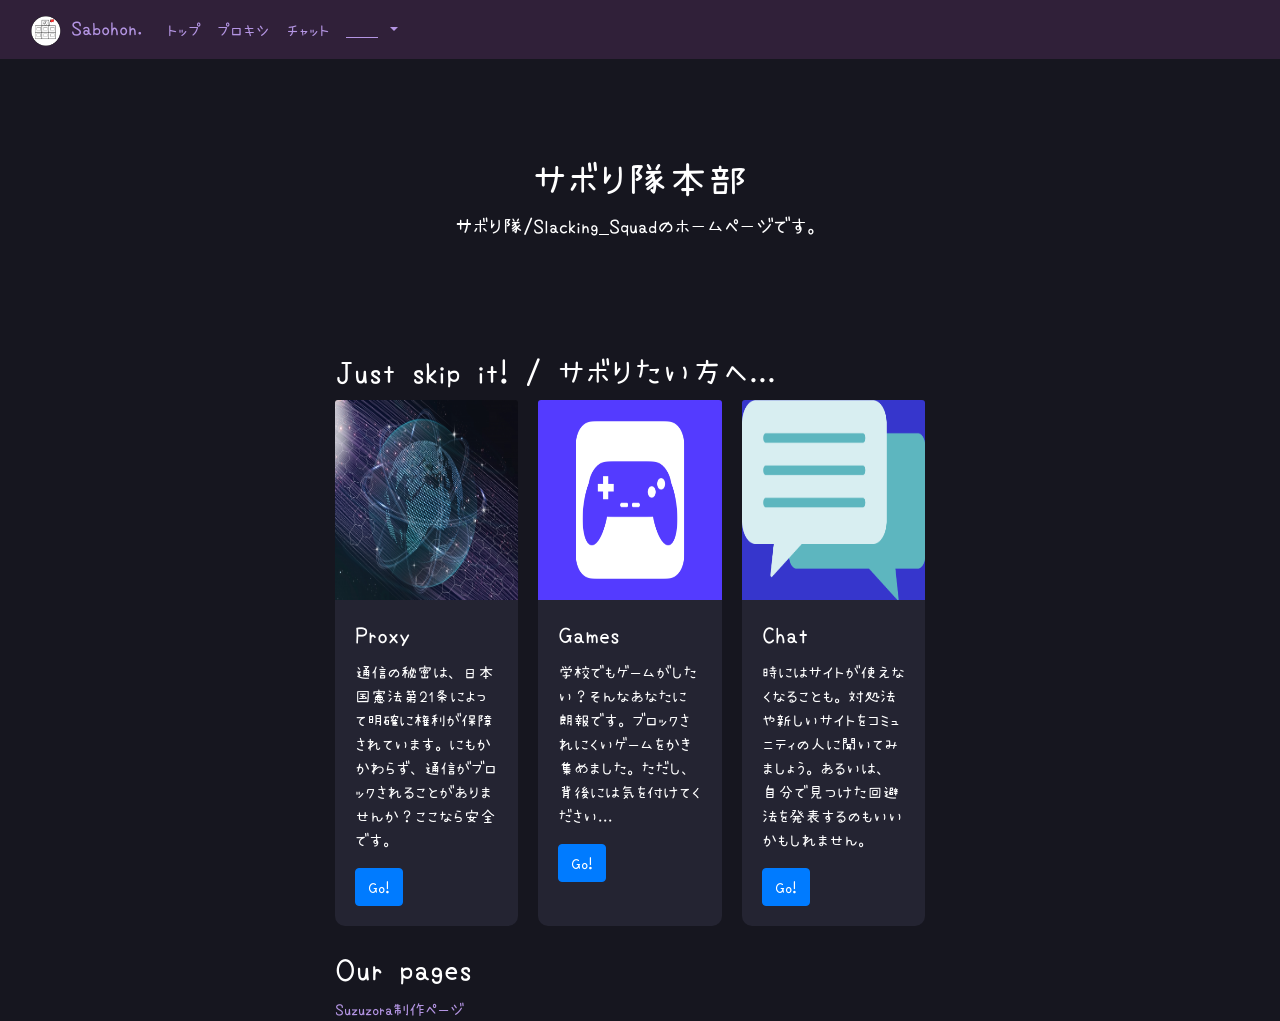
==== index.html @ ef29e716 "a" ====
<!doctype html>
<html lang="ja">
  <head>
    <meta charset="utf-8" />
    <meta name="viewport" content="width=device-width, initial-scale=1" />
    <title>sabohon(仮)</title>

    <!-- Bootstrap CSSの読み込み -->
    <link
      rel="stylesheet"
      href="https://stackpath.bootstrapcdn.com/bootstrap/4.5.2/css/bootstrap.min.css"
      integrity="sha384-JcKb8q3iqJ61gNV9KGb8thSsNjpSL0n8PARn9HuZOnIxN0hoP+VmmDGMN5t9UJ0Z"
      crossorigin="anonymous"
    />
    <link rel="stylesheet" href="style.css" />
    <!-- jQueryの読み込み -->
    <script
      src="https://code.jquery.com/jquery-3.5.1.slim.min.js"
      integrity="sha384-DfXdz2htPH0lsSSs5nCTpuj/zy4C+OGpamoFVy38MVBnE+IbbVYUew+OrCXaRkfj"
      crossorigin="anonymous"
    ></script>
    <!-- Popper.jsの読み込み -->
    <script
      src="https://cdn.jsdelivr.net/npm/popper.js@1.16.1/dist/umd/popper.min.js"
      integrity="sha384-9/reFTGAW83EW2RDu2S0VKaIzap3H66lZH81PoYlFhbGU+6BZp6G7niu735Sk7lN"
      crossorigin="anonymous"
    ></script>

    <script
      src="https://stackpath.bootstrapcdn.com/bootstrap/4.5.2/js/bootstrap.min.js"
      integrity="sha384-B4gt1jrGC7Jh4AgTPSdUtOBvfO8shuf57BaghqFfPlYxofvL8/KUEfYiJOMMV+rV"
      crossorigin="anonymous"
    ></script>
  </head>
  <body>
    <header>
      <nav class="navbar navbar-expand-lg bg-body-tertiary">
        <div class="container-fluid">
          <a class="navbar-brand" href="#">
            <img
              src="/img/temp-logo.png"
              alt="Bootstrap"
              width="30"
              height="30"
            />
            Sabohon.
          </a>
          <button
            class="navbar-toggler"
            type="button"
            data-bs-toggle="collapse"
            data-bs-target="#navbarSupportedContent"
            aria-controls="navbarSupportedContent"
            aria-expanded="false"
            aria-label="Toggle navigation"
          >
            <span class="navbar-toggler-icon"></span>
          </button>
          <div class="collapse navbar-collapse" id="navbarSupportedContent">
            <ul class="navbar-nav me-auto mb-2 mb-lg-0">
              <li class="nav-item">
                <a class="nav-link active" aria-current="page" href="#"
                  >トップ</a
                >
              </li>
              <li class="nav-item">
                <a class="nav-link" href="#">プロキシ</a>
              </li>
              <li class="nav-item">
                <a class="nav-link" href="#">チャット</a>
              </li>
              <li class="nav-item dropdown">
                <a
                  class="nav-link dropdown-toggle"
                  href="#"
                  role="button"
                  data-bs-toggle="dropdown"
                  aria-expanded="false"
                >
                  ＿＿
                </a>
                <ul class="dropdown-menu">
                  <li><a class="dropdown-item" href="#">Action</a></li>
                  <li><a class="dropdown-item" href="#">Another action</a></li>
                  <li><hr class="dropdown-divider" /></li>
                  <li>
                    <a class="dropdown-item" href="#">Something else here</a>
                  </li>
                </ul>
              </li>
            </ul>
            <!--
            <form class="d-flex" role="search">
        <input class="form-control me-2" type="search" placeholder="Search" aria-label="Search"/>
        <button class="btn btn-outline-success" type="submit">Search</button>
      </form>
      -->
          </div>
        </div>
      </nav>
    </header>

    <section class="py-5 text-center container">
      <div class="row py-lg-5">
        <div class="col-lg-6 col-md-8 mx-auto">
          <h1 class="fw-light">サボり隊本部</h1>
          <p class="lead text-body-secondary">
            サボり隊/Slacking_Squadのホームページです。
          </p>
          <p></p>
        </div>
      </div>
    </section>

    <main>

      <div class="col-lg-6 col-md-8 mx-auto">
        <h2>Just skip it! / サボりたい方へ...</h2>
        <div class="flex">
                  <div class="card" style="width: 18rem">
          <img src="/img/proxy.jpg" class="card-img-top" alt="..." />
          <div class="card-body">
            <h4 class="card-title">Proxy</h4>
            <p class="card-text">
              通信の秘密は、日本国憲法第21条によって明確に権利が保障されています。にもかかわらず、通信がブロックされることがありませんか？ここなら安全です。
            </p>
            <a href="#" class="btn btn-primary">Go!</a>
          </div>
        </div>
        <div class="card" style="width: 18rem">
          <img src="/img/games.jpg" class="card-img-top" alt="..." />
          <div class="card-body">
            <h4 class="card-title">Games</h4>
            <p class="card-text">
              学校でもゲームがしたい？そんなあなたに朗報です。ブロックされにくいゲームをかき集めました。ただし、背後には気を付けてください...
            </p>
            <a href="#" class="btn btn-primary">Go!</a>
          </div>
        </div>
                <div class="card" style="width: 18rem">
          <img src="/img/chat.png" class="card-img-top" alt="..." />
          <div class="card-body">
            <h4 class="card-title">Chat</h4>
            <p class="card-text">
              時にはサイトが使えなくなることも。対処法や新しいサイトをコミュニティの人に聞いてみましょう。あるいは、自分で見つけた回避法を発表するのもいいかもしれません。
            </p>
            <a href="#" class="btn btn-primary">Go!</a>
          </div>
        </div>
        </div>

      </div>
      <br>
            <div class="col-lg-6 col-md-8 mx-auto">
        <h2>Our pages</h2>
        <a
          target="_blank"
          href="https://sites.google.com/view/sabohon/%E3%83%9B%E3%83%BC%E3%83%A0"
          >Suzuzora制作ページ</a
        >
      </div>
    </main>

    <script
      src="https://cdn.jsdelivr.net/npm/bootstrap@5.3.8/dist/js/bootstrap.bundle.min.js"
      crossorigin="anonymous"
    ></script>
  </body>
</html>
---- style.css ----
@font-face {
    font-family: 'ktegaki';
    src: url('assets/KTEGAKI.ttf') format('truetype');
    font-style: normal;
    font-weight: 100;
}

:root{
    --bg-color:#16161f;
    --bg-color-2:#242432;
    --text-color:#fff;
    --border-color:#6b5477;
}
body{
    background-color: var(--bg-color);
    color:var(--text-color);
    font-family: ktegaki;
}
header{
    background-color: #302039;
}
a{
    color: #b495e3;;
}
main{
}
.card{
    background-color: var(--bg-color-2);
    border: var(--border-color) solid 2px dashed;
    border-radius: 10px;
    margin-right: 20px;
}
.flex{
    display: flex;
}
.card-img-top{
    height: 200px;
    background-color: #3636cc;
}
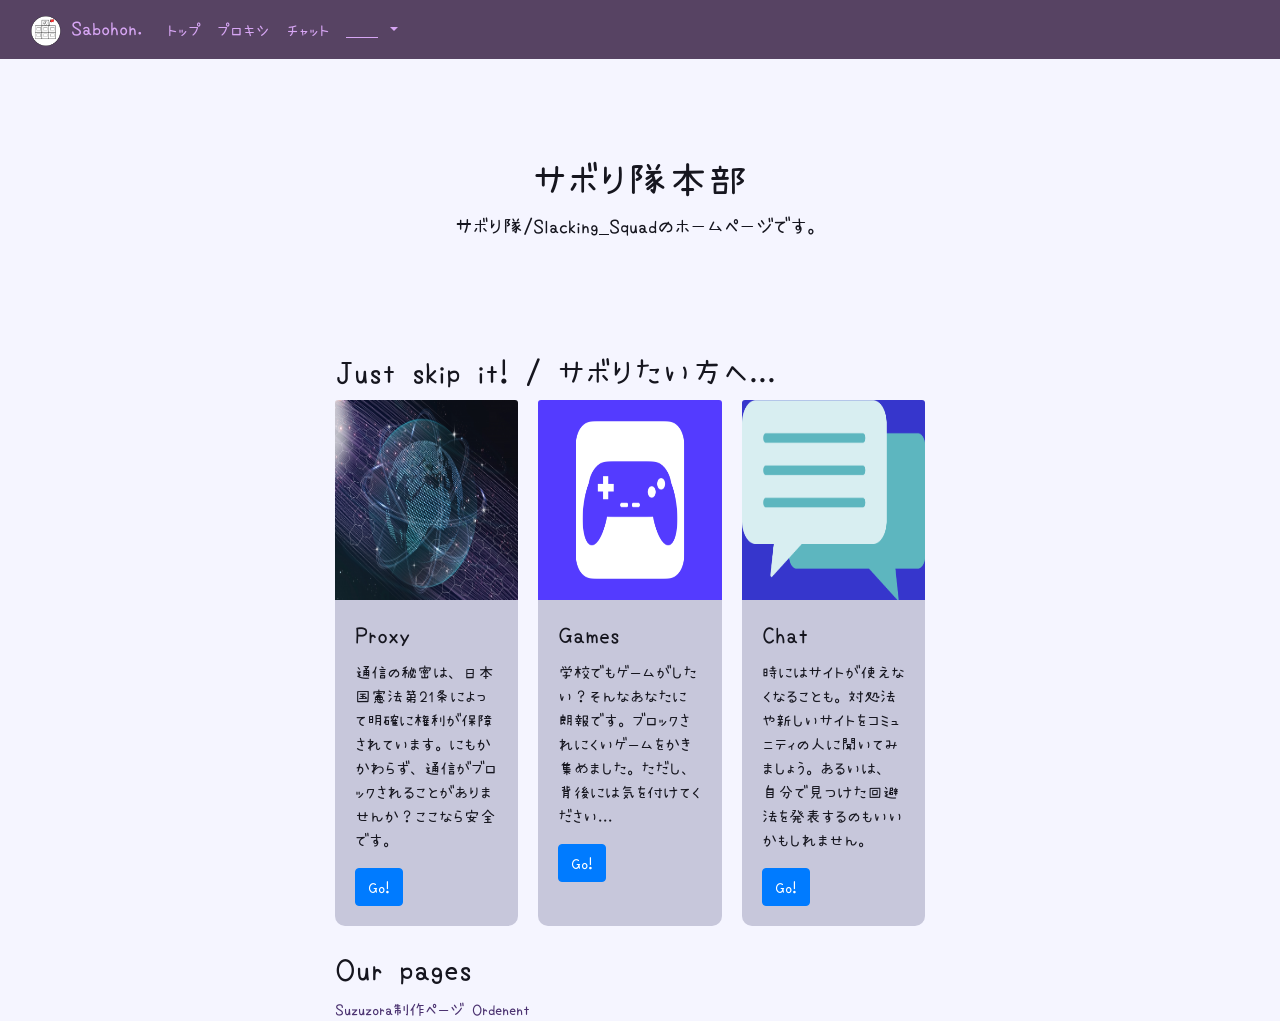
==== commit 9e59b986: "litght_mode" ====
--- a/index.html
+++ b/index.html
@@ -158,6 +158,7 @@
           href="https://sites.google.com/view/sabohon/%E3%83%9B%E3%83%BC%E3%83%A0"
           >Suzuzora制作ページ</a
         >
+        <a target="_blank" href="https://sites.google.com/view/Ordenent">Ordenent</a>
       </div>
     </main>
 
--- a/style.css
+++ b/style.css
@@ -6,22 +6,43 @@
     font-weight: 100;
 }
 
+@media (prefers-color-scheme: dark) {
 :root{
+    --hd-color:#302039;
     --bg-color:#16161f;
     --bg-color-2:#242432;
     --text-color:#fff;
     --border-color:#6b5477;
+    --link-color: #b495e3;
+    --link-color-2: #b495e3;
 }
+}
+@media (prefers-color-scheme: light) {
+:root{
+    --hd-color:#574363;
+    --bg-color:#f5f5ff;
+    --bg-color-2:#c7c7db;
+    --text-color:#16161f;
+    --border-color:#6b5477;
+    --link-color: #4b3270;
+    --link-color-2: #d7a6f4;
+}
+}
+
+
 body{
     background-color: var(--bg-color);
     color:var(--text-color);
     font-family: ktegaki;
 }
 header{
-    background-color: #302039;
+    background-color: var(--hd-color)
+}
+header a{
+    color: var(--link-color-2);
 }
 a{
-    color: #b495e3;;
+    color: var(--link-color);
 }
 main{
 }
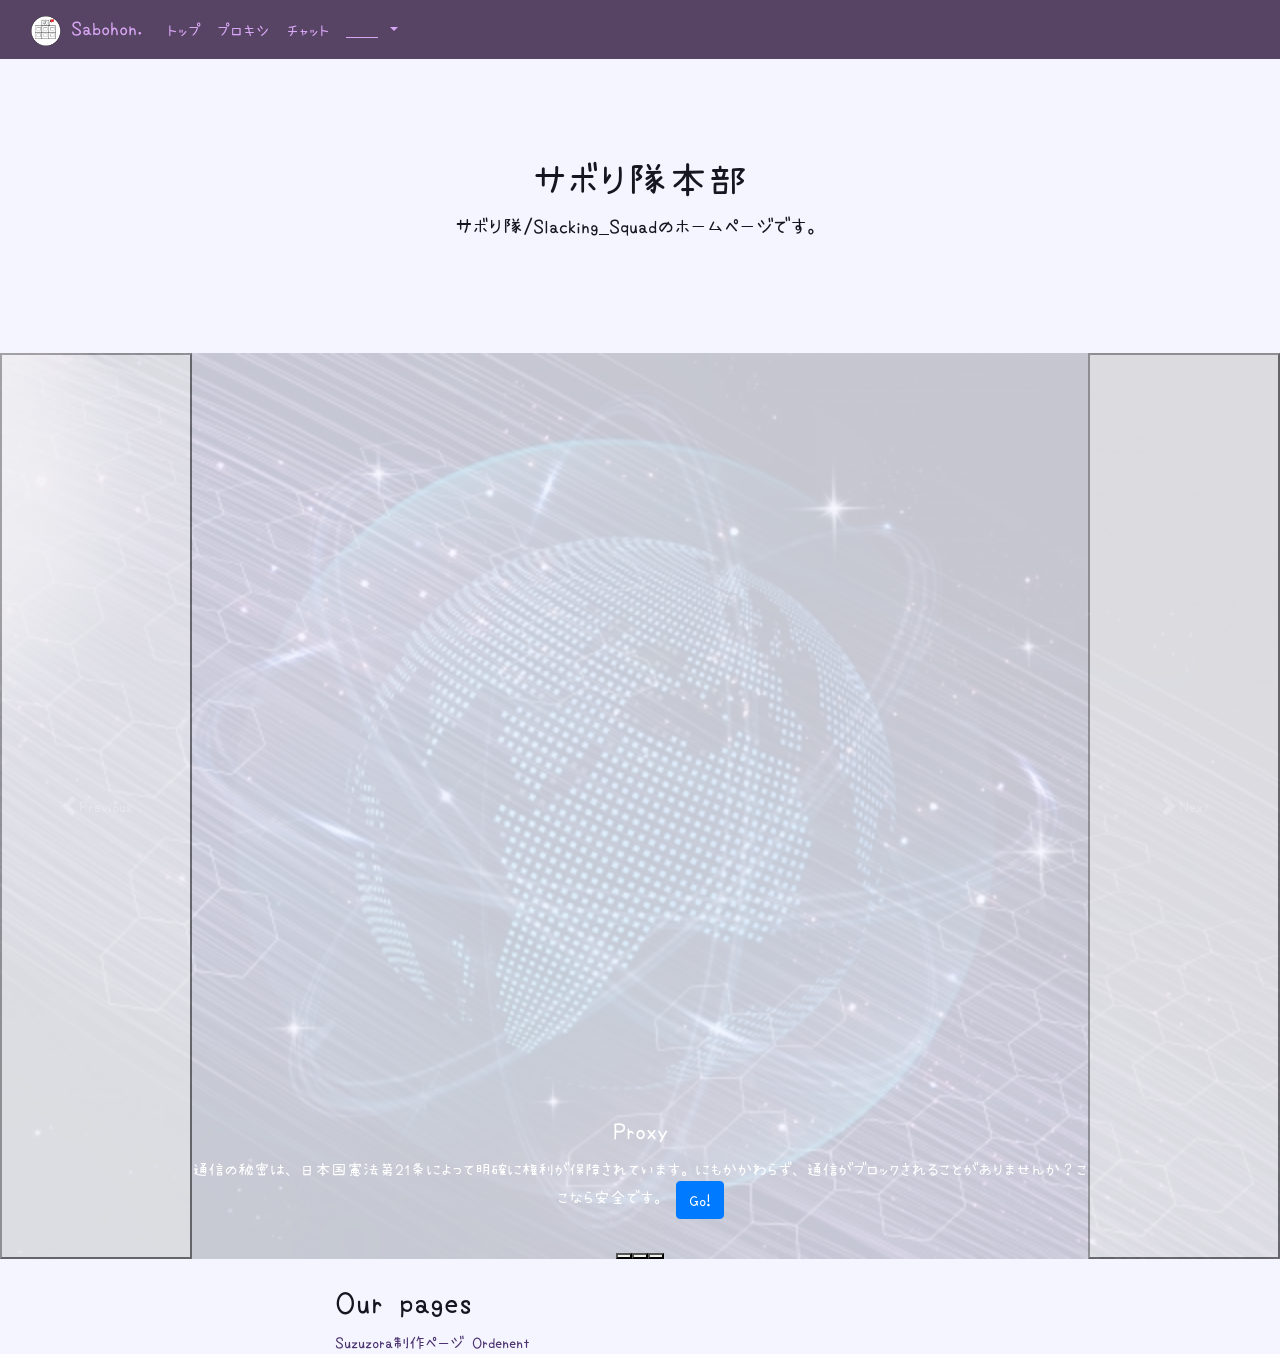
==== commit 1f987438: "phone" ====
--- a/index.html
+++ b/index.html
@@ -113,52 +113,131 @@
     </section>
 
     <main>
-
+      <div class="landscape">
+        <div class="col-lg-6 col-md-8 mx-auto">
+          <h2>Just skip it! / サボりたい方へ...</h2>
+          <div class="flex">
+            <div class="card" style="width: 18rem">
+              <img src="./img/proxy.jpg" class="card-img-top" alt="..." />
+              <div class="card-body">
+                <h4 class="card-title">Proxy</h4>
+                <p class="card-text">
+                  通信の秘密は、日本国憲法第21条によって明確に権利が保障されています。にもかかわらず、通信がブロックされることがありませんか？ここなら安全です。
+                </p>
+                <a href="#" class="btn btn-primary">Go!</a>
+              </div>
+            </div>
+            <div class="card" style="width: 18rem">
+              <img src="./img/games.jpg" class="card-img-top" alt="..." />
+              <div class="card-body">
+                <h4 class="card-title">Games</h4>
+                <p class="card-text">
+                  学校でもゲームがしたい？そんなあなたに朗報です。ブロックされにくいゲームをかき集めました。ただし、背後には気を付けてください...
+                </p>
+                <a href="#" class="btn btn-primary">Go!</a>
+              </div>
+            </div>
+            <div class="card" style="width: 18rem">
+              <img src="./img/chat.jpg" class="card-img-top" alt="..." />
+              <div class="card-body">
+                <h4 class="card-title">Chat</h4>
+                <p class="card-text">
+                  時にはサイトが使えなくなることも。対処法や新しいサイトをコミュニティの人に聞いてみましょう。あるいは、自分で見つけた回避法を発表するのもいいかもしれません。
+                </p>
+                <a href="#" class="btn btn-primary">Go!</a>
+              </div>
+            </div>
+          </div>
+        </div>
+      </div>
+      <div class="portrait">
+        <div id="carouselExampleCaptions" class="carousel slide">
+          <div class="carousel-indicators">
+            <button
+              type="button"
+              data-bs-target="#carouselExampleCaptions"
+              data-bs-slide-to="0"
+              class="active"
+              aria-current="true"
+              aria-label="Slide 1"
+            ></button>
+            <button
+              type="button"
+              data-bs-target="#carouselExampleCaptions"
+              data-bs-slide-to="1"
+              aria-label="Slide 2"
+            ></button>
+            <button
+              type="button"
+              data-bs-target="#carouselExampleCaptions"
+              data-bs-slide-to="2"
+              aria-label="Slide 3"
+            ></button>
+          </div>
+          <div class="carousel-inner">
+            <div class="carousel-item active">
+              <img src="./img/proxy.jpg" class="d-block w-100" alt="..." />
+              <div class="carousel-caption">
+                <h4 class="card-title">Proxy</h4>
+                <p class="card-text">
+                  通信の秘密は、日本国憲法第21条によって明確に権利が保障されています。にもかかわらず、通信がブロックされることがありませんか？ここなら安全です。
+                <a href="#" class="btn btn-primary">Go!</a>
+                </p>
+              </div>
+            </div>
+            <div class="carousel-item">
+              <img src="./img/games.jpg" class="d-block w-100" alt="..." />
+              <div class="carousel-caption">
+                <h4 class="card-title">Games</h4>
+                <p class="card-text">
+                  学校でもゲームがしたい？そんなあなたに朗報です。ブロックされにくいゲームをかき集めました。ただし、背後には気を付けてください...
+                </p>
+                <a href="#" class="btn btn-primary">Go!</a>
+              </div>
+            </div>
+            <div class="carousel-item">
+              <img src="./img/chat.jpg" class="d-block w-100" alt="..." />
+              <div class="carousel-caption">
+                <h4 class="card-title">Chat</h4>
+                <p class="card-text">
+                  時にはサイトが使えなくなることも。対処法や新しいサイトをコミュニティの人に聞いてみましょう。あるいは、自分で見つけた回避法を発表するのもいいかもしれません。
+                </p>
+                <a href="#" class="btn btn-primary">Go!</a>
+              </div>
+            </div>
+          </div>
+          <button
+            class="carousel-control-prev"
+            type="button"
+            data-bs-target="#carouselExampleCaptions"
+            data-bs-slide="prev"
+          >
+            <span class="carousel-control-prev-icon" aria-hidden="true"></span>
+            <span class="visually-hidden">Previous</span>
+          </button>
+          <button
+            class="carousel-control-next"
+            type="button"
+            data-bs-target="#carouselExampleCaptions"
+            data-bs-slide="next"
+          >
+            <span class="carousel-control-next-icon" aria-hidden="true"></span>
+            <span class="visually-hidden">Next</span>
+          </button>
+        </div>
+      </div>
+
+      <br />
       <div class="col-lg-6 col-md-8 mx-auto">
-        <h2>Just skip it! / サボりたい方へ...</h2>
-        <div class="flex">
-                  <div class="card" style="width: 18rem">
-          <img src="/img/proxy.jpg" class="card-img-top" alt="..." />
-          <div class="card-body">
-            <h4 class="card-title">Proxy</h4>
-            <p class="card-text">
-              通信の秘密は、日本国憲法第21条によって明確に権利が保障されています。にもかかわらず、通信がブロックされることがありませんか？ここなら安全です。
-            </p>
-            <a href="#" class="btn btn-primary">Go!</a>
-          </div>
-        </div>
-        <div class="card" style="width: 18rem">
-          <img src="/img/games.jpg" class="card-img-top" alt="..." />
-          <div class="card-body">
-            <h4 class="card-title">Games</h4>
-            <p class="card-text">
-              学校でもゲームがしたい？そんなあなたに朗報です。ブロックされにくいゲームをかき集めました。ただし、背後には気を付けてください...
-            </p>
-            <a href="#" class="btn btn-primary">Go!</a>
-          </div>
-        </div>
-                <div class="card" style="width: 18rem">
-          <img src="/img/chat.png" class="card-img-top" alt="..." />
-          <div class="card-body">
-            <h4 class="card-title">Chat</h4>
-            <p class="card-text">
-              時にはサイトが使えなくなることも。対処法や新しいサイトをコミュニティの人に聞いてみましょう。あるいは、自分で見つけた回避法を発表するのもいいかもしれません。
-            </p>
-            <a href="#" class="btn btn-primary">Go!</a>
-          </div>
-        </div>
-        </div>
-
-      </div>
-      <br>
-            <div class="col-lg-6 col-md-8 mx-auto">
         <h2>Our pages</h2>
         <a
           target="_blank"
           href="https://sites.google.com/view/sabohon/%E3%83%9B%E3%83%BC%E3%83%A0"
           >Suzuzora制作ページ</a
         >
-        <a target="_blank" href="https://sites.google.com/view/Ordenent">Ordenent</a>
+        <a target="_blank" href="https://sites.google.com/view/Ordenent"
+          >Ordenent</a
+        >
       </div>
     </main>
 
--- a/style.css
+++ b/style.css
@@ -27,6 +27,22 @@
     --link-color: #4b3270;
     --link-color-2: #d7a6f4;
 }
+}
+    .portrait{
+        display: none;
+    }
+@media (max-width: 1407px) {
+    .landscape{
+        display: none;
+    }
+    .portrait{
+        display: block;
+    }
+
+ }
+
+.carousel-item > img{
+     opacity: 0.2;
 }
 
 
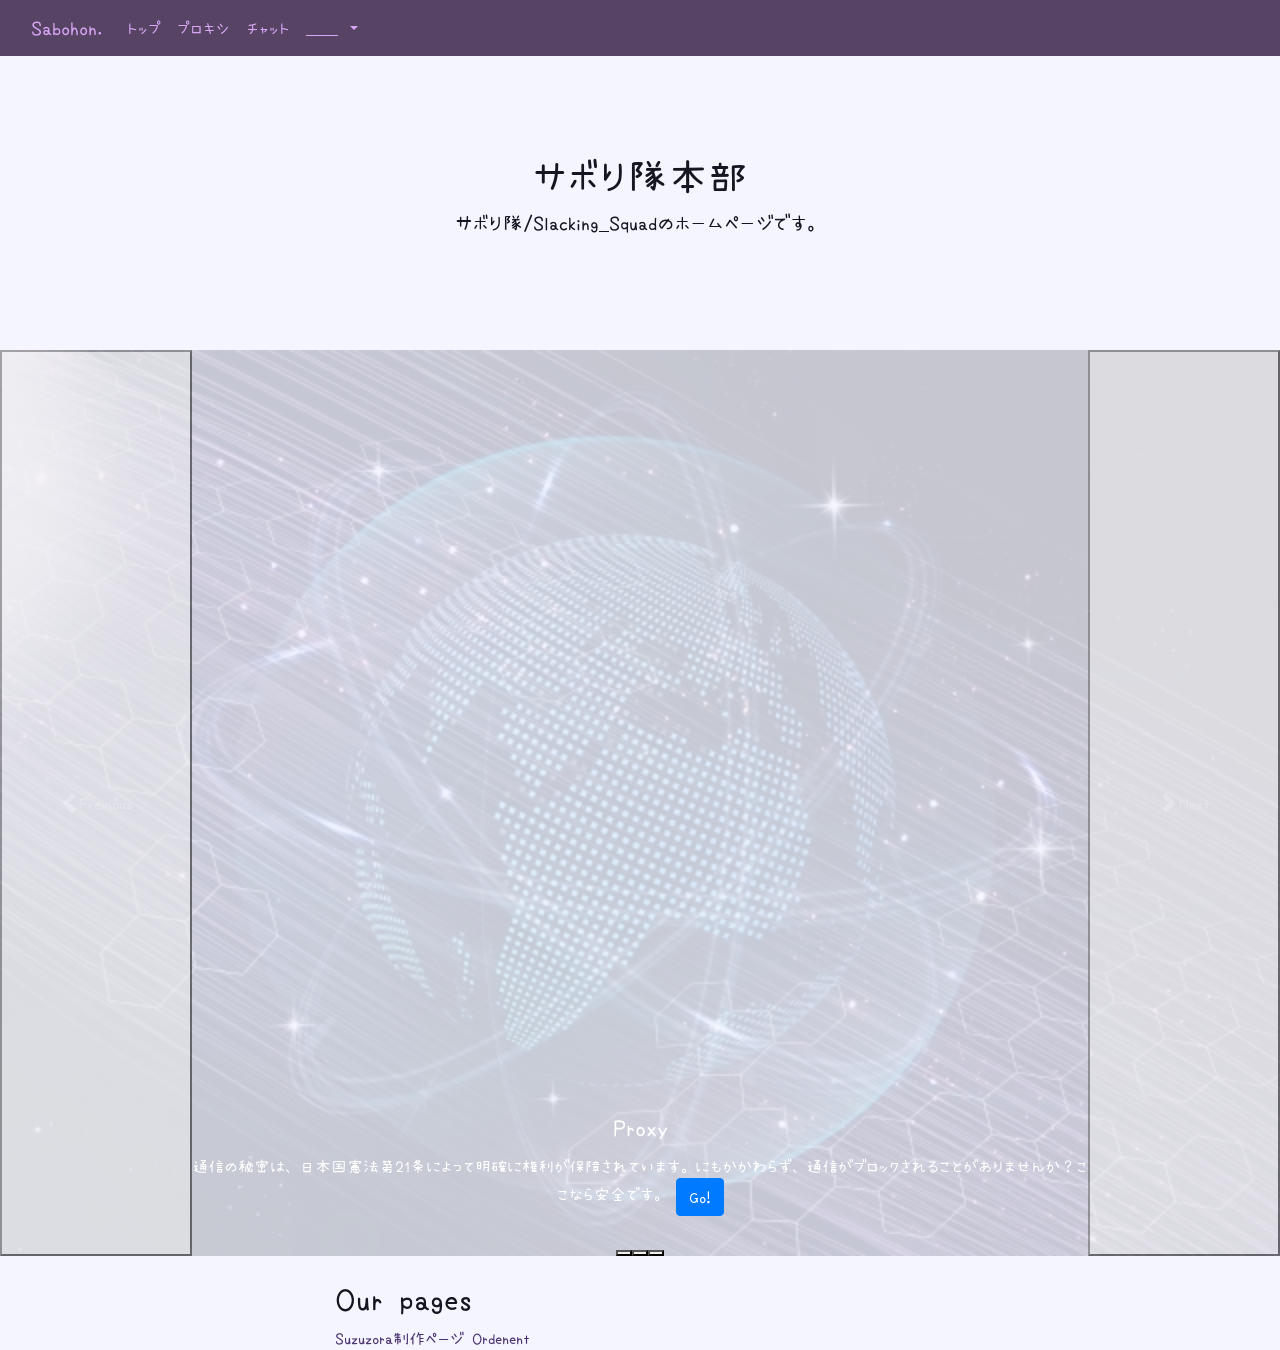
==== commit 0d6023ef: "Update index.html" ====
--- a/index.html
+++ b/index.html
@@ -37,12 +37,15 @@
       <nav class="navbar navbar-expand-lg bg-body-tertiary">
         <div class="container-fluid">
           <a class="navbar-brand" href="#">
-            <img
+            <!--
+                        <img
               src="/img/temp-logo.png"
               alt="Bootstrap"
               width="30"
               height="30"
             />
+            -->
+
             Sabohon.
           </a>
           <button
@@ -181,7 +184,7 @@
                 <h4 class="card-title">Proxy</h4>
                 <p class="card-text">
                   通信の秘密は、日本国憲法第21条によって明確に権利が保障されています。にもかかわらず、通信がブロックされることがありませんか？ここなら安全です。
-                <a href="#" class="btn btn-primary">Go!</a>
+                  <a href="#" class="btn btn-primary">Go!</a>
                 </p>
               </div>
             </div>
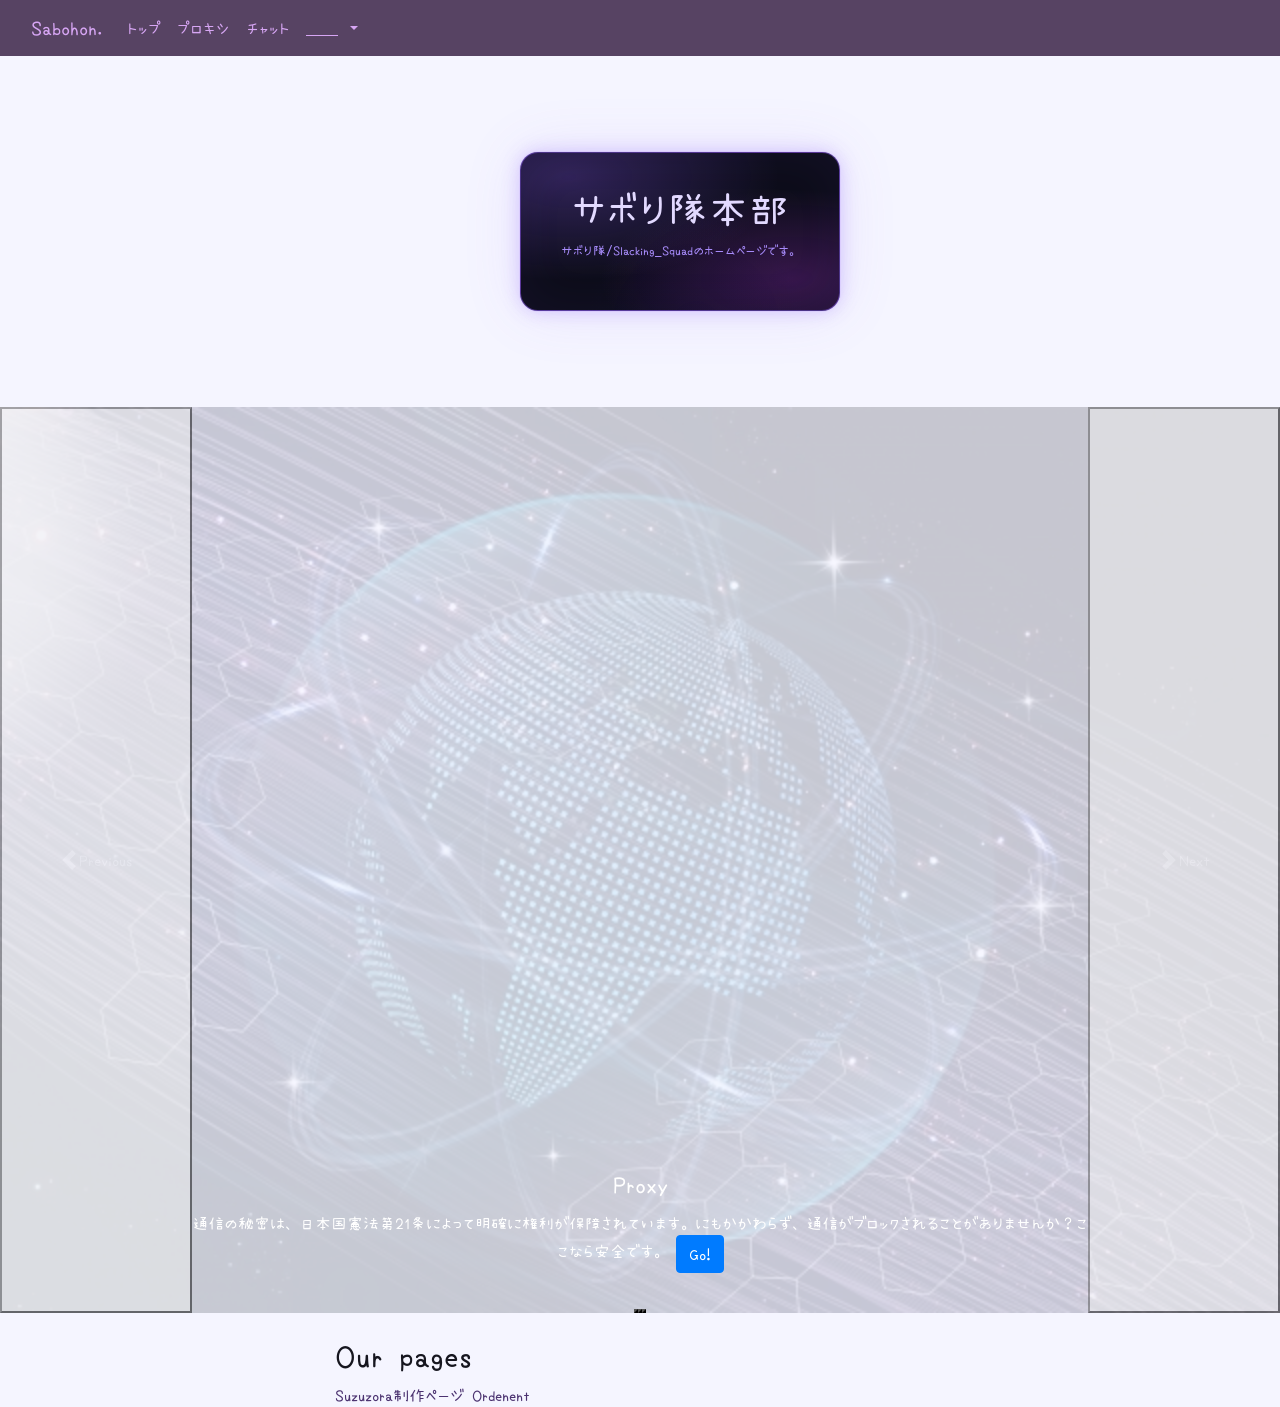
==== commit ccc07546: "a" ====
--- a/index.html
+++ b/index.html
@@ -92,6 +92,7 @@
                 </ul>
               </li>
             </ul>
+
             <!--
             <form class="d-flex" role="search">
         <input class="form-control me-2" type="search" placeholder="Search" aria-label="Search"/>
@@ -106,11 +107,21 @@
     <section class="py-5 text-center container">
       <div class="row py-lg-5">
         <div class="col-lg-6 col-md-8 mx-auto">
-          <h1 class="fw-light">サボり隊本部</h1>
-          <p class="lead text-body-secondary">
-            サボり隊/Slacking_Squadのホームページです。
-          </p>
-          <p></p>
+          <div class="col-lg-6 col-md-8 mx-auto">
+            <div class="violet-card">
+              <!--
+    <div class="violet-orb"></div>
+  -->
+              <h1 class="violet-card-title">サボり隊本部</h1>
+              <p class="violet-card-sub">
+                サボり隊/Slacking_Squadのホームページです。
+              </p>
+              <!--
+              <span class="violet-tag">rgba border + multi radial</span>
+              
+              -->
+            </div>
+          </div>
         </div>
       </div>
     </section>
@@ -119,6 +130,7 @@
       <div class="landscape">
         <div class="col-lg-6 col-md-8 mx-auto">
           <h2>Just skip it! / サボりたい方へ...</h2>
+
           <div class="flex">
             <div class="card" style="width: 18rem">
               <img src="./img/proxy.jpg" class="card-img-top" alt="..." />
--- a/style.css
+++ b/style.css
@@ -8,7 +8,7 @@
 
 @media (prefers-color-scheme: dark) {
 :root{
-    --hd-color:#302039;
+    --hd-color: linear-gradient(83deg,rgba(48, 32, 57, 1) 0%, rgba(58, 32, 82, 1) 100%);
     --bg-color:#16161f;
     --bg-color-2:#242432;
     --text-color:#fff;
@@ -27,6 +27,7 @@
     --link-color: #4b3270;
     --link-color-2: #d7a6f4;
 }
+
 }
     .portrait{
         display: none;
@@ -52,7 +53,7 @@
     font-family: ktegaki;
 }
 header{
-    background-color: var(--hd-color)
+    background: var(--hd-color)
 }
 header a{
     color: var(--link-color-2);
@@ -74,4 +75,89 @@
 .card-img-top{
     height: 200px;
     background-color: #3636cc;
-}+}
+
+/*Violet card*/
+
+.violet-nebula{
+    background:
+  radial-gradient(ellipse at 15% 15%, rgba(#242432, 0.28), transparent 55%),
+  radial-gradient(ellipse at 85% 80%, rgba(#16161f, 0.22), transparent 50%),
+  radial-gradient(ellipse at 55% 110%, rgba(#0d0d1a, 0.15), transparent 45%),
+  #0d0d1a;  /* ← 暗いベース */
+
+  border: 1px solid rgba(#302039, 0.5);
+    box-shadow:
+  0 0 0 1px rgba(#302039, 0.08),   /* ← 極薄の外枠 */
+  0 0 18px rgba(#302039, 0.30),    /* ← 近接グロー */
+  0 0 60px rgba(#302039, 0.12),    /* ← 遠方ぼんやり光 */
+  inset 0 0 50px rgba(#302039, 0.06); /* ← 内側の反射 */
+}
+
+
+    *, *::before, *::after {
+      box-sizing: border-box;
+      margin: 0;
+      padding: 0;
+    }
+
+    .violet-card {
+      position: relative;
+      overflow: hidden;
+      border-radius: 18px;
+      padding: 32px 28px;
+      width: 320px;
+
+      background:
+        radial-gradient(ellipse at 15% 15%, rgba(139, 92, 246, 0.28) 0%, transparent 55%),
+        radial-gradient(ellipse at 85% 80%, rgba(200, 56, 248, 0.22) 0%, transparent 50%),
+        radial-gradient(ellipse at 55% 110%, rgba(6, 10, 53, 0.15) 0%, transparent 45%),
+        #0d0d1a;
+
+      border: 1px solid rgba(139, 92, 246, 0.5);
+
+      box-shadow:
+        0 0 0 1px rgba(139, 92, 246, 0.08),
+        0 0 18px rgba(139, 92, 246, 0.30),
+        0 0 60px rgba(139, 92, 246, 0.12),
+        inset 0 0 50px rgba(139, 92, 246, 0.06);
+
+      color: #e2d9ff;
+    }
+
+    .violet-orb {
+      /*
+      position: absolute;
+      top: -30px;
+      left: -30px;
+      */
+      width: 120px;
+      height: 120px;
+      border-radius: 50%;
+      background: rgba(139, 92, 246, 0.18);
+      filter: blur(28px);
+      pointer-events: none;
+    }
+
+    .violet-card-title {
+      font-weight: 500;
+      margin-bottom: 8px;
+      letter-spacing: 0.01em;
+    }
+
+    .violet-card-sub {
+      font-size: 13px;
+      line-height: 1.6;
+      color: #a78bfa;
+    }
+
+    .violet-tag {
+      display: inline-block;
+      margin-top: 16px;
+      font-size: 11px;
+      font-family: monospace;
+      padding: 3px 8px;
+      border-radius: 6px;
+      background: rgba(139, 92, 246, 0.15);
+      color: #c4b5fd;
+    }
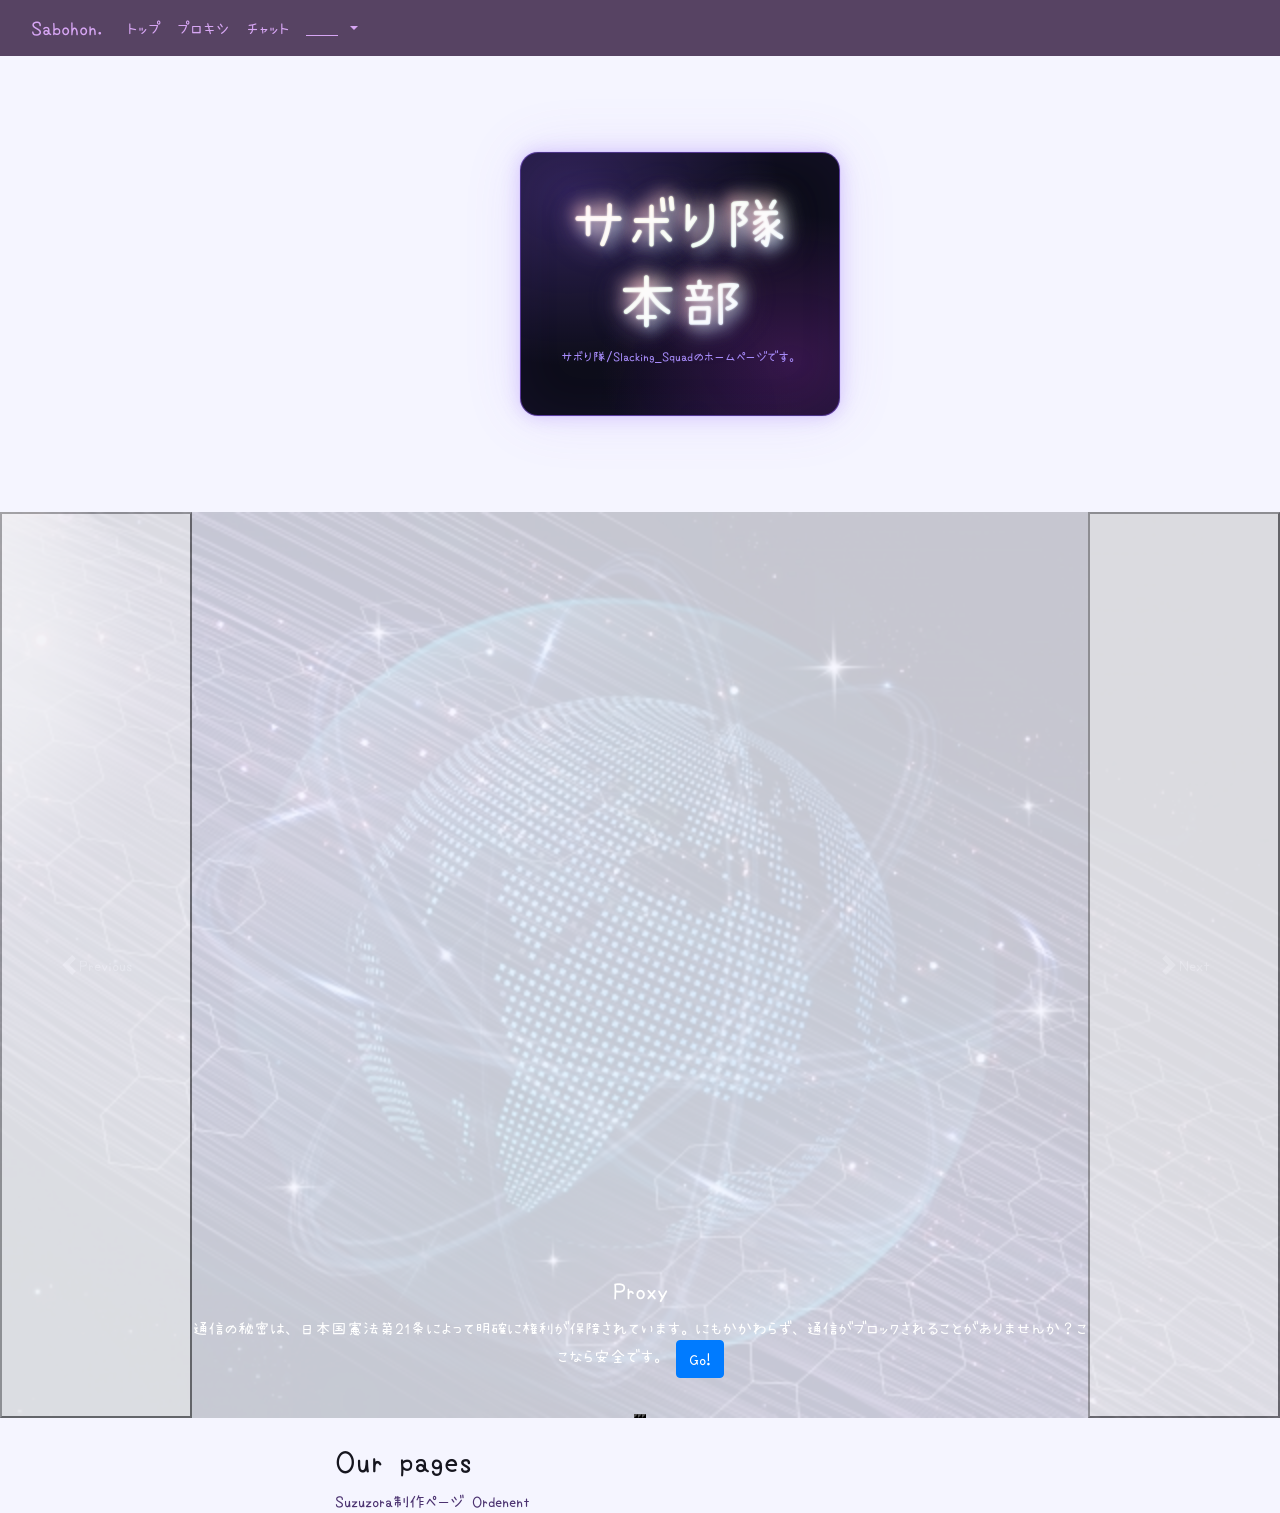
==== commit d65094d8: "test" ====
--- a/index.html
+++ b/index.html
@@ -33,6 +33,9 @@
     ></script>
   </head>
   <body>
+    <div class="bg">
+
+    </div>
     <header>
       <nav class="navbar navbar-expand-lg bg-body-tertiary">
         <div class="container-fluid">
--- a/style.css
+++ b/style.css
@@ -1,163 +1,271 @@
-
 @font-face {
-    font-family: 'ktegaki';
-    src: url('assets/KTEGAKI.ttf') format('truetype');
-    font-style: normal;
-    font-weight: 100;
+  font-family: "ktegaki";
+  src: url("assets/KTEGAKI.ttf") format("truetype");
+  font-style: normal;
+  font-weight: 100;
 }
 
 @media (prefers-color-scheme: dark) {
-:root{
-    --hd-color: linear-gradient(83deg,rgba(48, 32, 57, 1) 0%, rgba(58, 32, 82, 1) 100%);
-    --bg-color:#16161f;
-    --bg-color-2:#242432;
-    --text-color:#fff;
-    --border-color:#6b5477;
+  :root {
+    --hd-color: linear-gradient(
+      83deg,
+      rgba(48, 32, 57, 1) 0%,
+      rgba(58, 32, 82, 1) 100%
+    );
+    --bg-color: #16161f;
+    --bg-color-2: #242432;
+    --text-color: #fff;
+    --border-color: #6b5477;
     --link-color: #b495e3;
     --link-color-2: #b495e3;
-}
+  }
+  .bg {
+    background:
+      radial-gradient(
+        ellipse at 15% 15%,
+        rgba(139, 92, 246, 0.28) 0%,
+        transparent 55%
+      ),
+      radial-gradient(
+        ellipse at 85% 80%,
+        rgba(208, 97, 245, 0.22) 0%,
+        transparent 50%
+      ),
+      radial-gradient(
+        ellipse at 85% 20%,
+        rgba(245, 97, 240, 0.22) 0%,
+        transparent 50%
+      ),
+      radial-gradient(
+        ellipse at 39% 60%,
+        rgba(97, 169, 245, 0.22) 0%,
+        transparent 100%
+      ),
+      radial-gradient(
+        ellipse at 55% 110%,
+        rgba(3, 5, 28, 0.15) 0%,
+        transparent 45%
+      ),
+      #0d0d1a;
+  }
 }
 @media (prefers-color-scheme: light) {
-:root{
-    --hd-color:#574363;
-    --bg-color:#f5f5ff;
-    --bg-color-2:#c7c7db;
-    --text-color:#16161f;
-    --border-color:#6b5477;
+  :root {
+    --hd-color: #574363;
+    --bg-color: #f5f5ff;
+    --bg-color-2: #c7c7db;
+    --text-color: #16161f;
+    --border-color: #6b5477;
     --link-color: #4b3270;
     --link-color-2: #d7a6f4;
-}
-
-}
-    .portrait{
-        display: none;
-    }
+  }
+}
+.portrait {
+  display: none;
+}
 @media (max-width: 1407px) {
-    .landscape{
-        display: none;
-    }
-    .portrait{
-        display: block;
-    }
-
- }
-
-.carousel-item > img{
-     opacity: 0.2;
-}
-
-
-body{
-    background-color: var(--bg-color);
-    color:var(--text-color);
-    font-family: ktegaki;
-}
-header{
-    background: var(--hd-color)
-}
-header a{
-    color: var(--link-color-2);
-}
-a{
-    color: var(--link-color);
-}
-main{
-}
-.card{
-    background-color: var(--bg-color-2);
-    border: var(--border-color) solid 2px dashed;
-    border-radius: 10px;
-    margin-right: 20px;
-}
-.flex{
-    display: flex;
-}
-.card-img-top{
-    height: 200px;
-    background-color: #3636cc;
+  .landscape {
+    display: none;
+  }
+  .portrait {
+    display: block;
+  }
+}
+
+.carousel-item > img {
+  opacity: 0.2;
+}
+
+body {
+  background-color: var(--bg-color);
+  color: var(--text-color);
+  font-family: ktegaki;
+}
+header {
+  background: var(--hd-color);
+}
+header a {
+  color: var(--link-color-2);
+}
+a {
+  color: var(--link-color);
+}
+main {
+}
+.card {
+  background: rgba(89, 91, 108, 0.1);
+  border: var(--border-color) solid 2px dashed;
+  border-radius: 10px;
+  margin-right: 20px;
+}
+.flex {
+  display: flex;
+}
+.card-img-top {
+  height: 200px;
+  background-color: #3636cc;
 }
 
 /*Violet card*/
 
-.violet-nebula{
-    background:
-  radial-gradient(ellipse at 15% 15%, rgba(#242432, 0.28), transparent 55%),
-  radial-gradient(ellipse at 85% 80%, rgba(#16161f, 0.22), transparent 50%),
-  radial-gradient(ellipse at 55% 110%, rgba(#0d0d1a, 0.15), transparent 45%),
-  #0d0d1a;  /* ← 暗いベース */
+.violet-nebula {
+  background:
+    radial-gradient(ellipse at 15% 15%, rgba(#242432, 0.28), transparent 55%),
+    radial-gradient(ellipse at 85% 80%, rgba(#16161f, 0.22), transparent 50%),
+    radial-gradient(ellipse at 55% 110%, rgba(#0d0d1a, 0.15), transparent 45%),
+    #0d0d1a; /* ← 暗いベース */
 
   border: 1px solid rgba(#302039, 0.5);
-    box-shadow:
-  0 0 0 1px rgba(#302039, 0.08),   /* ← 極薄の外枠 */
-  0 0 18px rgba(#302039, 0.30),    /* ← 近接グロー */
-  0 0 60px rgba(#302039, 0.12),    /* ← 遠方ぼんやり光 */
-  inset 0 0 50px rgba(#302039, 0.06); /* ← 内側の反射 */
-}
-
-
-    *, *::before, *::after {
-      box-sizing: border-box;
-      margin: 0;
-      padding: 0;
-    }
-
-    .violet-card {
-      position: relative;
-      overflow: hidden;
-      border-radius: 18px;
-      padding: 32px 28px;
-      width: 320px;
-
-      background:
-        radial-gradient(ellipse at 15% 15%, rgba(139, 92, 246, 0.28) 0%, transparent 55%),
-        radial-gradient(ellipse at 85% 80%, rgba(200, 56, 248, 0.22) 0%, transparent 50%),
-        radial-gradient(ellipse at 55% 110%, rgba(6, 10, 53, 0.15) 0%, transparent 45%),
-        #0d0d1a;
-
-      border: 1px solid rgba(139, 92, 246, 0.5);
-
-      box-shadow:
-        0 0 0 1px rgba(139, 92, 246, 0.08),
-        0 0 18px rgba(139, 92, 246, 0.30),
-        0 0 60px rgba(139, 92, 246, 0.12),
-        inset 0 0 50px rgba(139, 92, 246, 0.06);
-
-      color: #e2d9ff;
-    }
-
-    .violet-orb {
-      /*
+  box-shadow:
+    0 0 0 1px rgba(#302039, 0.08),
+    /* ← 極薄の外枠 */ 0 0 18px rgba(#302039, 0.3),
+    /* ← 近接グロー */ 0 0 60px rgba(#302039, 0.12),
+    /* ← 遠方ぼんやり光 */ inset 0 0 50px rgba(#302039, 0.06); /* ← 内側の反射 */
+}
+
+*,
+*::before,
+*::after {
+  box-sizing: border-box;
+  margin: 0;
+  padding: 0;
+}
+
+.violet-card {
+  position: relative;
+  overflow: hidden;
+  border-radius: 18px;
+  padding: 32px 28px;
+  width: 320px;
+
+  background:
+    radial-gradient(
+      ellipse at 15% 15%,
+      rgba(139, 92, 246, 0.28) 0%,
+      transparent 55%
+    ),
+    radial-gradient(
+      ellipse at 85% 80%,
+      rgba(200, 56, 248, 0.22) 0%,
+      transparent 50%
+    ),
+    radial-gradient(
+      ellipse at 55% 110%,
+      rgba(6, 10, 53, 0.15) 0%,
+      transparent 45%
+    ),
+    #0d0d1a;
+
+  border: 1px solid rgba(139, 92, 246, 0.5);
+
+  box-shadow:
+    0 0 0 1px rgba(139, 92, 246, 0.08),
+    0 0 18px rgba(139, 92, 246, 0.3),
+    0 0 60px rgba(139, 92, 246, 0.12),
+    inset 0 0 50px rgba(139, 92, 246, 0.06);
+
+  color: #e2d9ff;
+}
+
+.violet-orb {
+  /*
       position: absolute;
       top: -30px;
       left: -30px;
       */
-      width: 120px;
-      height: 120px;
-      border-radius: 50%;
-      background: rgba(139, 92, 246, 0.18);
-      filter: blur(28px);
-      pointer-events: none;
-    }
-
-    .violet-card-title {
-      font-weight: 500;
-      margin-bottom: 8px;
-      letter-spacing: 0.01em;
-    }
-
-    .violet-card-sub {
-      font-size: 13px;
-      line-height: 1.6;
-      color: #a78bfa;
-    }
-
-    .violet-tag {
-      display: inline-block;
-      margin-top: 16px;
-      font-size: 11px;
-      font-family: monospace;
-      padding: 3px 8px;
-      border-radius: 6px;
-      background: rgba(139, 92, 246, 0.15);
-      color: #c4b5fd;
-    }+  width: 120px;
+  height: 120px;
+  border-radius: 50%;
+  background: rgba(139, 92, 246, 0.18);
+  filter: blur(28px);
+  pointer-events: none;
+}
+
+.violet-card-title {
+  font-weight: 500;
+  margin-bottom: 8px;
+  letter-spacing: 0.01em;
+}
+
+.violet-card-sub {
+  font-size: 13px;
+  line-height: 1.6;
+  color: #a78bfa;
+}
+.violet-tag {
+  display: inline-block;
+  margin-top: 16px;
+  font-size: 11px;
+  font-family: monospace;
+  padding: 3px 8px;
+  border-radius: 6px;
+  background: rgba(139, 92, 246, 0.15);
+  color: #c4b5fd;
+}
+
+.bg {
+  width: 100%;
+  height: 100%;
+
+  position: fixed;
+
+  opacity: 0.5;
+
+  z-index: -99999;
+}
+
+h1 {
+  /* --- 基本の文字設定 --- */
+  font-size: 4rem;
+  font-weight: bold;
+  text-transform: uppercase; /* 大文字にするとネオンっぽさが増します */
+  letter-spacing: 0.05em;
+
+  /* --- 1. 文字自体のグラデーション（ベース） --- */
+  background: linear-gradient(
+    135deg,
+    #ffb3ba 10%, /* パステルピンク */
+    #ffffba 30%, /* パステルイエロー */
+    #baffc9 50%, /* パステルグリーン */
+    #bae1ff 70%, /* パステルブルー */
+    #e0baff 90%  /* パステルパープル */
+  );
+  -webkit-background-clip: text;
+  background-clip: text;
+  color: transparent;
+
+  /* --- 2. 複数の色を同時に発光させる（ここが重要） --- */
+  /* text-shadow をカンマで区切って複数重ねます。
+     それぞれ少しずつ色とずらし方を変えることで、光が混ざり合う様子を表現します。 */
+  text-shadow:
+    /* 白色（コアの光） */
+    0 0 2px rgba(255, 255, 255, 0.9),
+    
+    /* ピンク系の光（左上へ） */
+    -5px -5px 15px rgba(255, 179, 186, 0.7),
+    
+    /* 水色系の光（右下へ） */
+    5px 5px 15px rgba(186, 225, 255, 0.7),
+    
+    /* 黄色系の光（右上へ） */
+    5px -5px 20px rgba(255, 255, 186, 0.5),
+    
+    /* 紫系の光（左下へ） */
+    -5px 5px 25px rgba(224, 186, 255, 0.5),
+
+    /* 遠くへ広がる大きな光（青紫系） */
+    0 0 40px rgba(186, 186, 255, 0.4);
+
+  /* --- （オプション）わずかにまたたくアニメーション --- */
+  animation: flicker 4s infinite alternate;
+}
+
+/* アニメーション：全体の透明度をわずかに揺らして、リアルなネオン感を出す */
+@keyframes flicker {
+  0%, 100% { opacity: 1; }
+  92% { opacity: 1; }
+  93% { opacity: 0.98; }
+  94% { opacity: 0.95; }
+  95% { opacity: 0.99; }
+  96% { opacity: 0.93; }
+}
